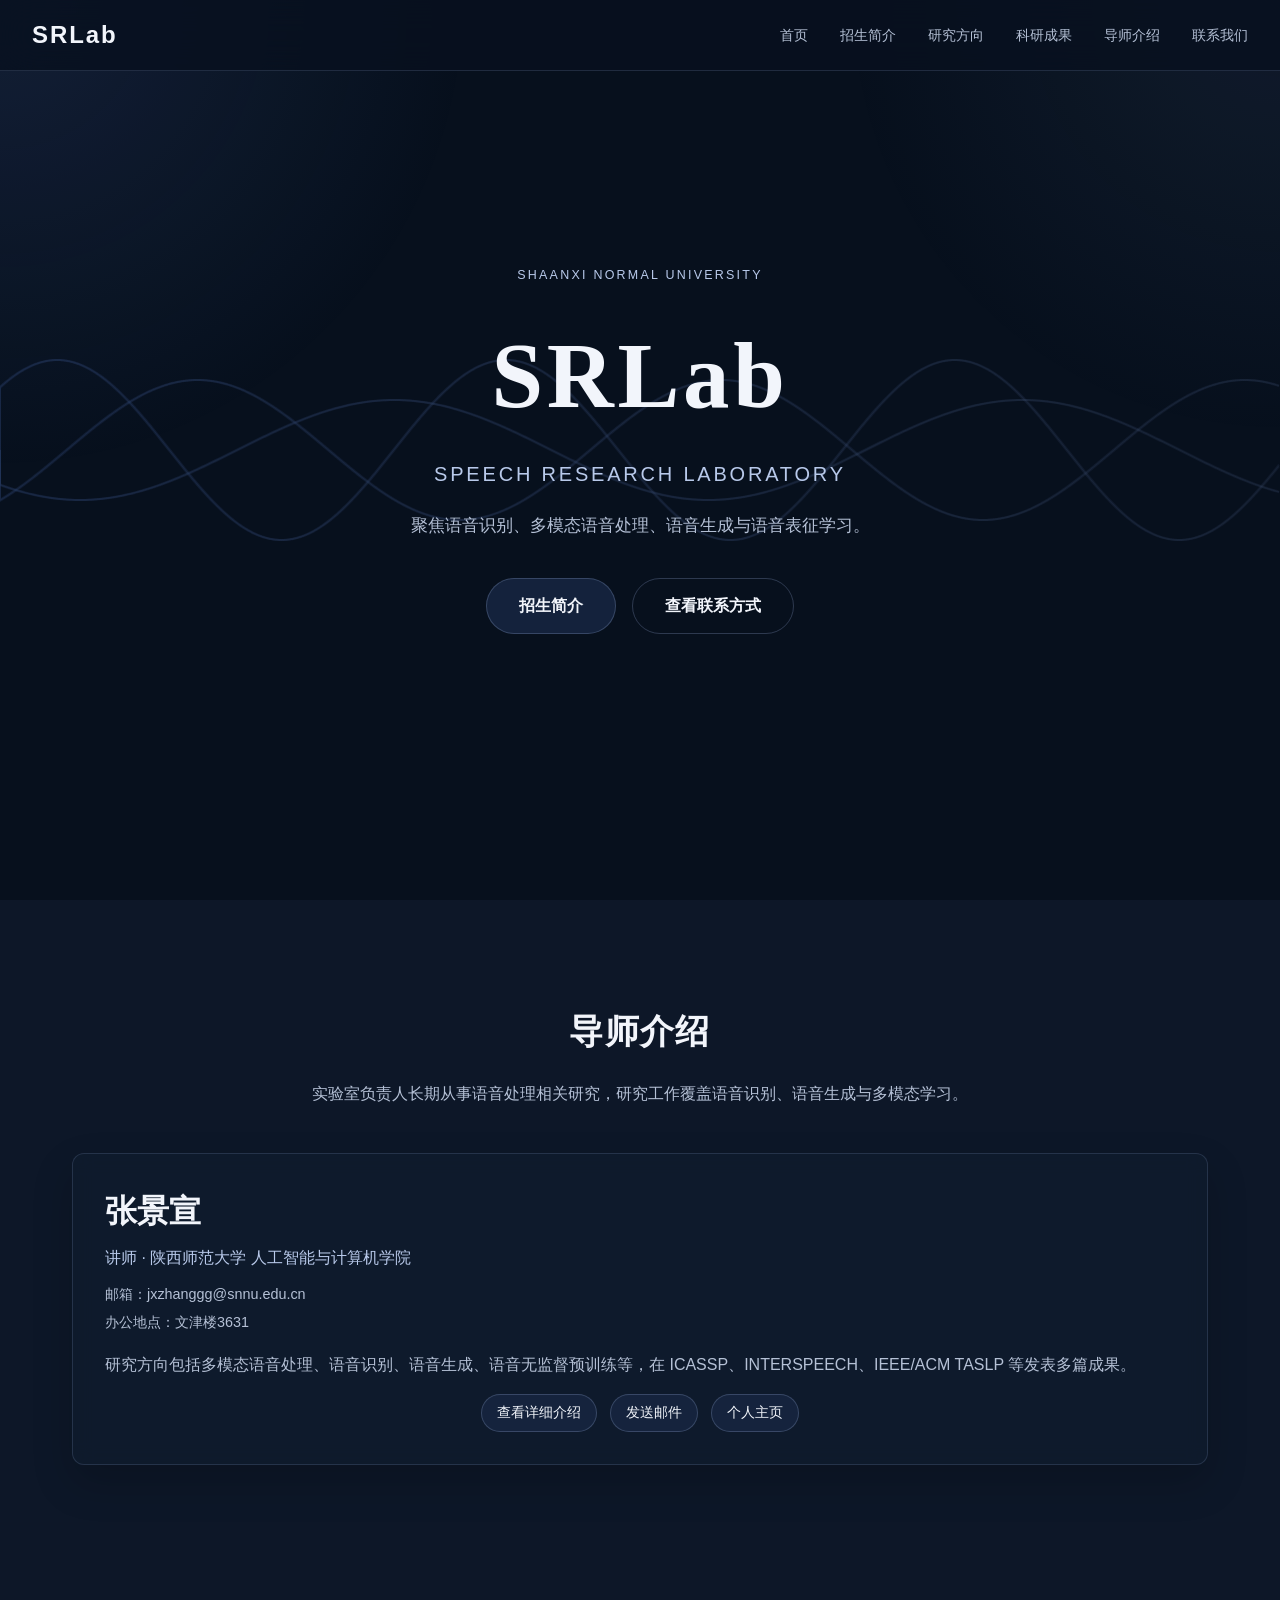
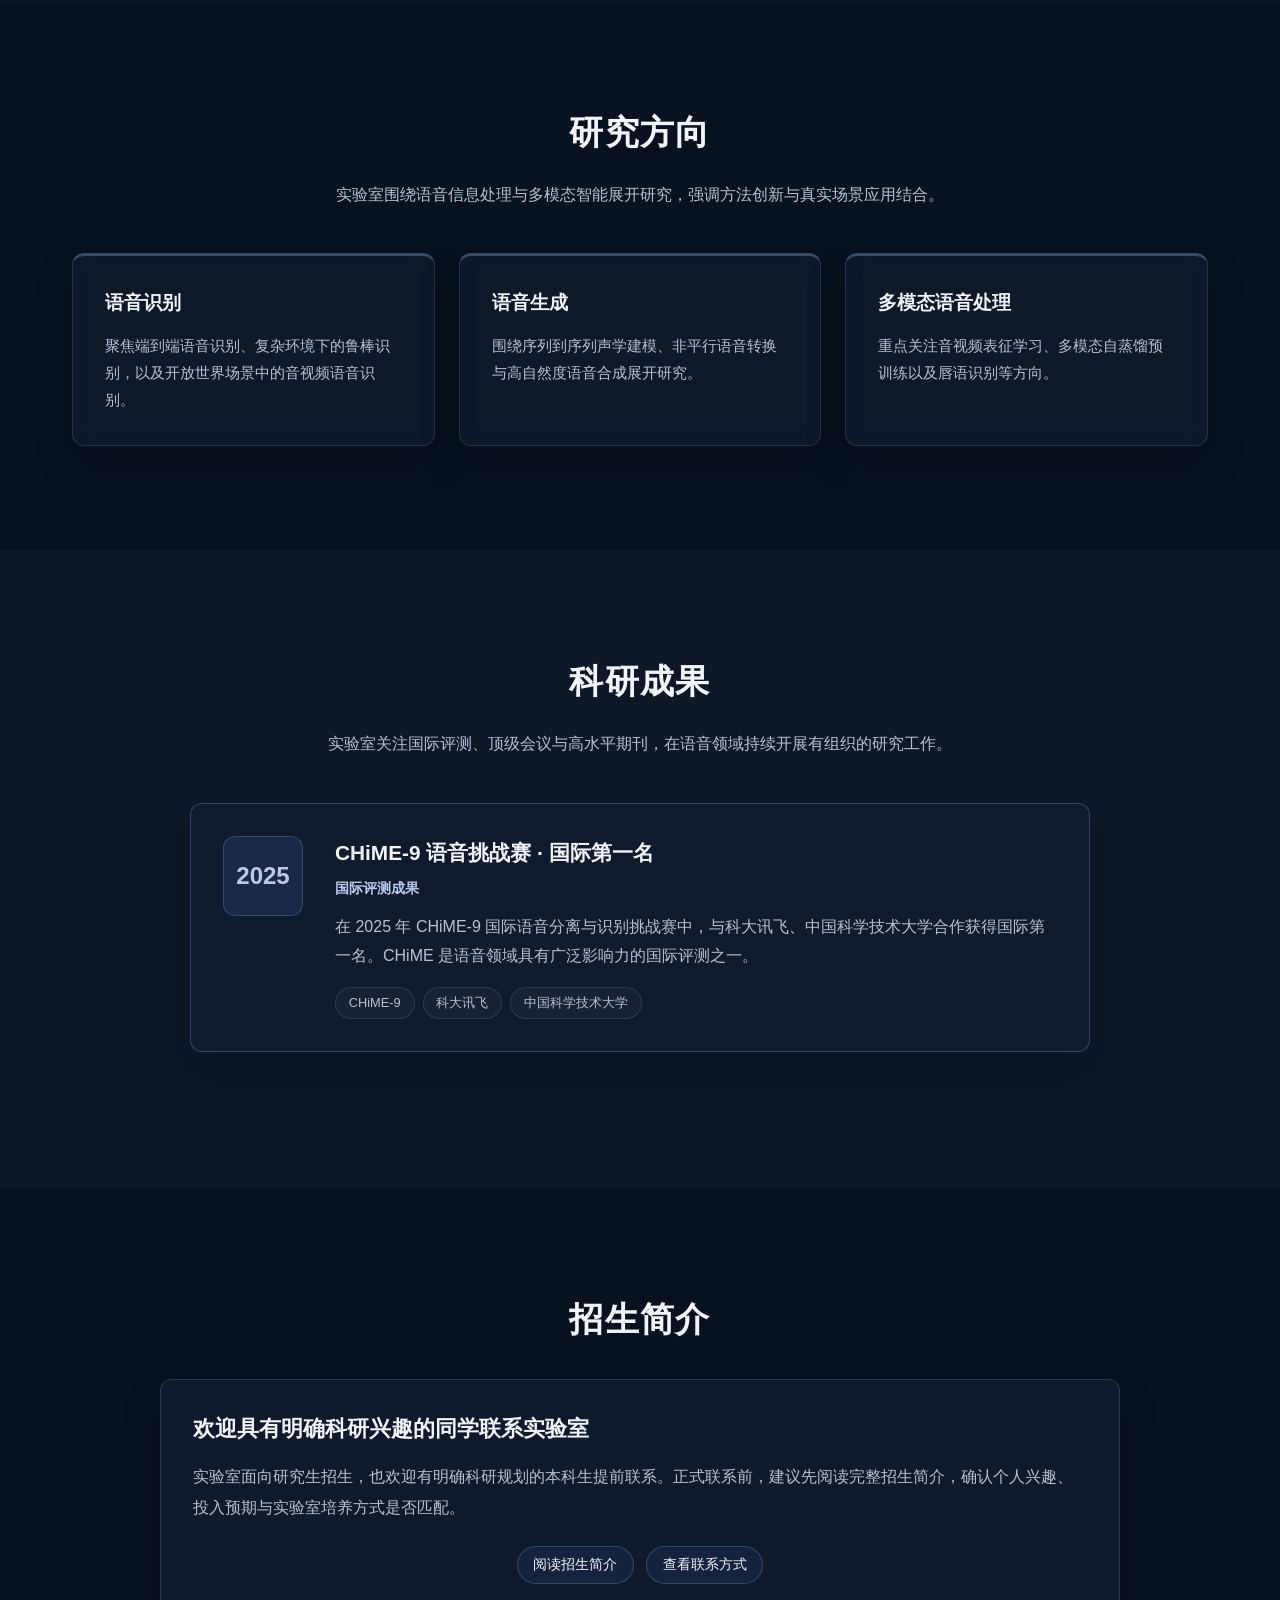
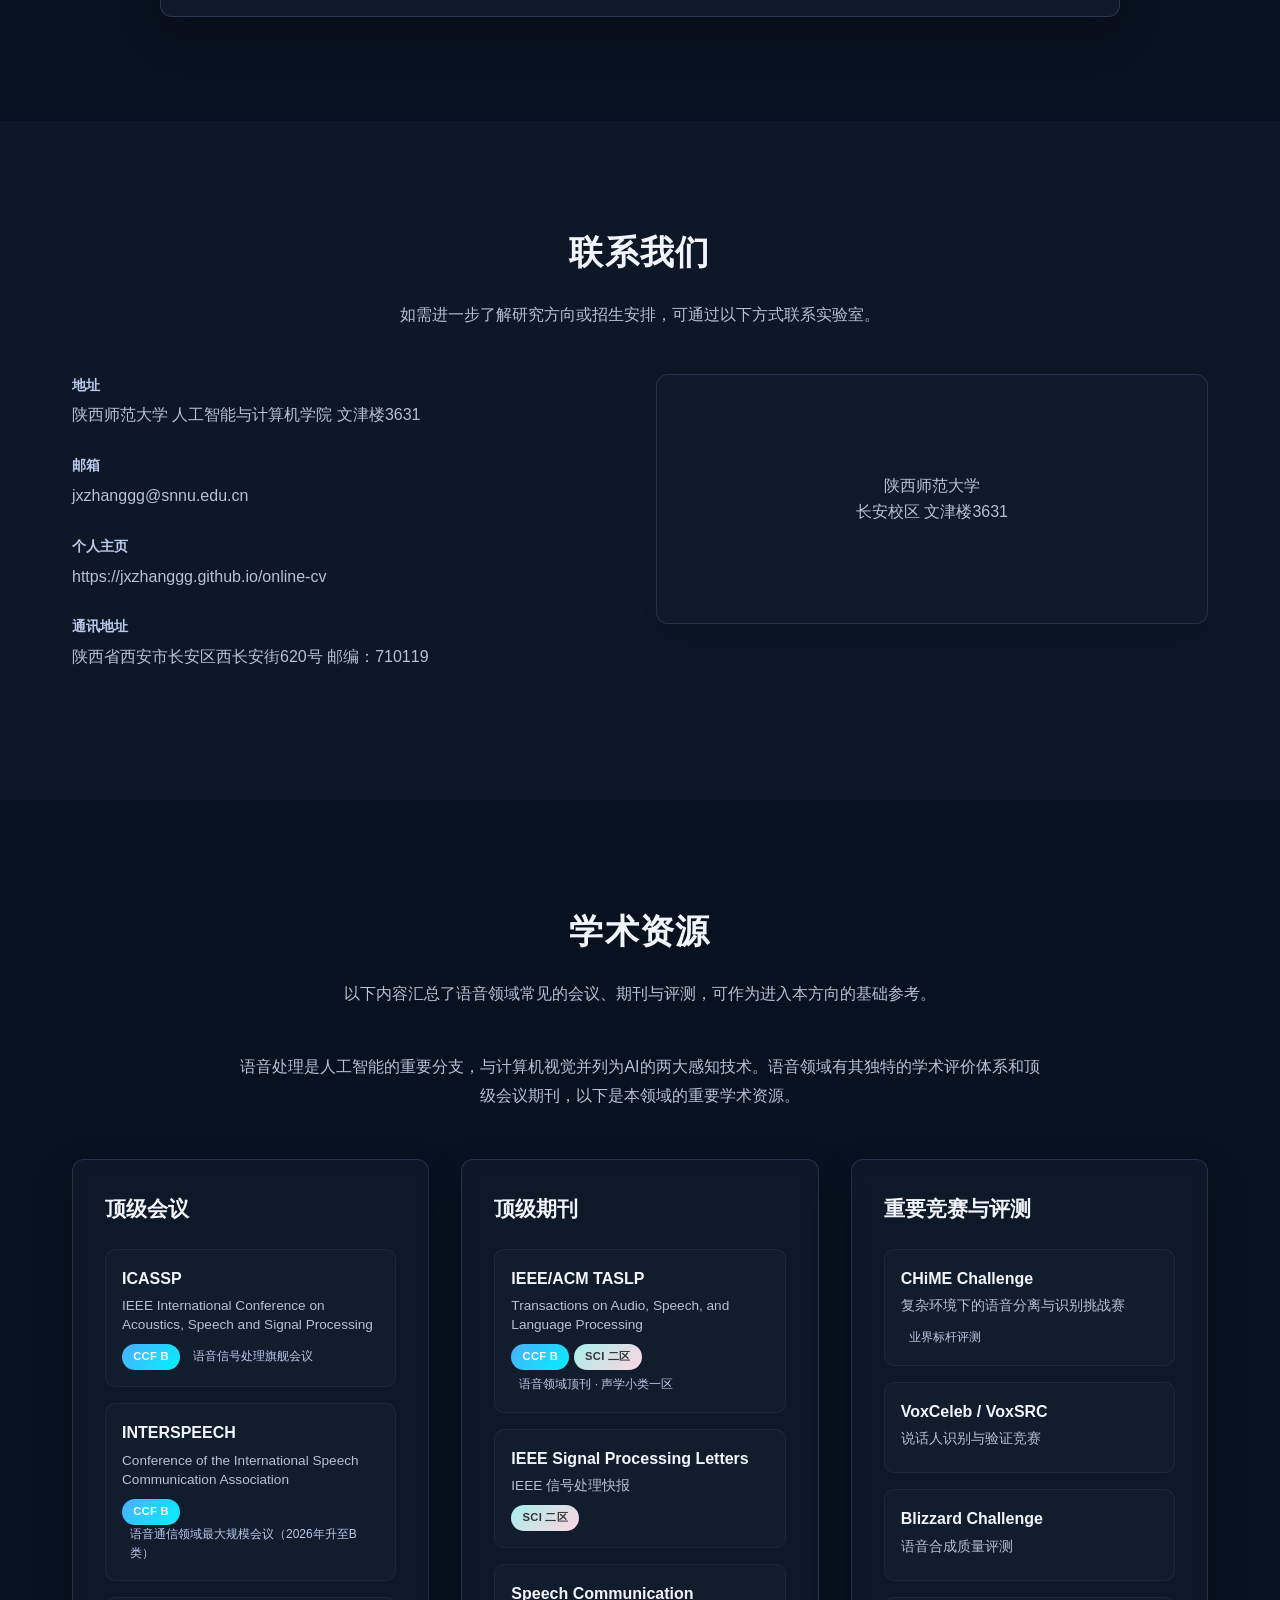
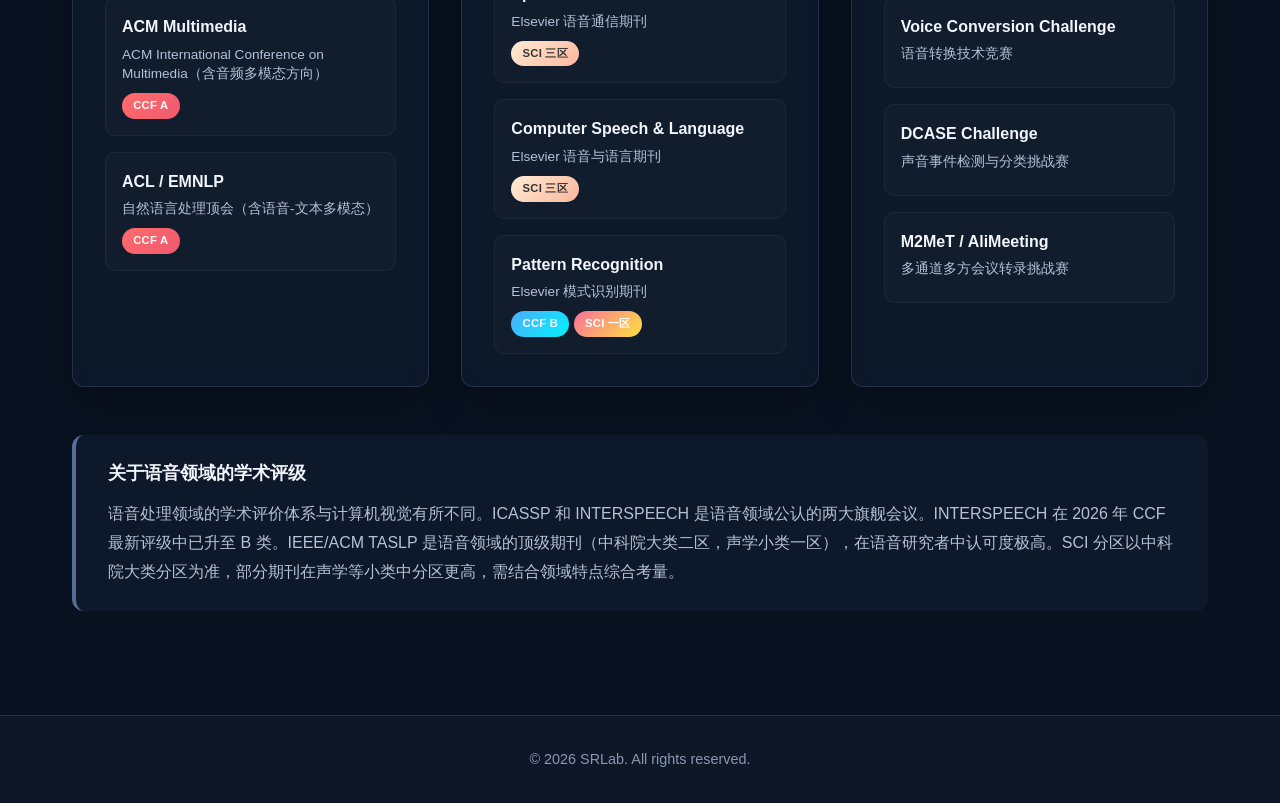
==== index.html @ c1d2d3a8 "initial" ====
<!DOCTYPE html>
<html lang="zh-CN">
<head>
    <meta charset="UTF-8">
    <meta name="viewport" content="width=device-width, initial-scale=1.0">
    <title>SRLab - 语音识别实验室</title>
    <link rel="stylesheet" href="css/style.css">
</head>
<body>
    <nav class="navbar" id="navbar">
        <div class="nav-brand">SRLab</div>
        <button class="nav-toggle" id="navToggle" aria-label="Toggle navigation">
            <span></span><span></span><span></span>
        </button>
        <ul class="nav-links" id="navLinks">
            <li><a href="index.html">首页</a></li>
            <li><a href="admissions.html">招生简介</a></li>
            <li><a href="index.html#research">研究方向</a></li>
            <li><a href="index.html#achievements">科研成果</a></li>
            <li><a href="advisor.html">导师介绍</a></li>
            <li><a href="index.html#contact">联系我们</a></li>
        </ul>
    </nav>

    <section class="hero" id="home">
        <canvas id="waveCanvas"></canvas>
        <div class="hero-content">
            <p class="hero-kicker">Shaanxi Normal University</p>
            <h1 class="hero-title">SRLab</h1>
            <p class="hero-subtitle">Speech Research Laboratory</p>
            <p class="hero-desc">聚焦语音识别、多模态语音处理、语音生成与语音表征学习。</p>
            <div class="hero-actions">
                <a href="admissions.html" class="hero-btn">招生简介</a>
                <a href="#contact" class="hero-btn hero-btn-secondary">查看联系方式</a>
            </div>
        </div>
    </section>

    <section class="section section-alt" id="advisor-overview">
        <div class="container">
            <h2 class="section-title">导师介绍</h2>
            <p class="section-intro">实验室负责人长期从事语音处理相关研究，研究工作覆盖语音识别、语音生成与多模态学习。</p>
            <div class="advisor-profile">
                <div class="advisor-info">
                    <div class="advisor-detail">
                        <h2>张景宣</h2>
                        <p class="advisor-title">讲师 · 陕西师范大学 人工智能与计算机学院</p>
                        <div class="advisor-meta">
                            <span>邮箱：jxzhanggg@snnu.edu.cn</span>
                            <span>办公地点：文津楼3631</span>
                        </div>
                        <p class="advisor-summary">研究方向包括多模态语音处理、语音识别、语音生成、语音无监督预训练等，在 ICASSP、INTERSPEECH、IEEE/ACM TASLP 等发表多篇成果。</p>
                        <div class="member-links">
                            <a href="advisor.html">查看详细介绍</a>
                            <a href="mailto:jxzhanggg@snnu.edu.cn">发送邮件</a>
                            <a href="https://jxzhanggg.github.io/online-cv" target="_blank">个人主页</a>
                        </div>
                    </div>
                </div>
            </div>
        </div>
    </section>

    <section class="section" id="research">
        <div class="container">
            <h2 class="section-title">研究方向</h2>
            <p class="section-intro">实验室围绕语音信息处理与多模态智能展开研究，强调方法创新与真实场景应用结合。</p>
            <div class="research-grid">
                <div class="card">
                    <h3>语音识别</h3>
                    <p>聚焦端到端语音识别、复杂环境下的鲁棒识别，以及开放世界场景中的音视频语音识别。</p>
                </div>
                <div class="card">
                    <h3>语音生成</h3>
                    <p>围绕序列到序列声学建模、非平行语音转换与高自然度语音合成展开研究。</p>
                </div>
                <div class="card">
                    <h3>多模态语音处理</h3>
                    <p>重点关注音视频表征学习、多模态自蒸馏预训练以及唇语识别等方向。</p>
                </div>
            </div>
        </div>
    </section>

    <section class="section section-alt" id="achievements">
        <div class="container">
            <h2 class="section-title">科研成果</h2>
            <p class="section-intro">实验室关注国际评测、顶级会议与高水平期刊，在语音领域持续开展有组织的研究工作。</p>
            <div class="achievement-list">
                <div class="achievement-item highlight">
                    <div class="achievement-badge">2025</div>
                    <div class="achievement-content">
                        <h3>CHiME-9 语音挑战赛 · 国际第一名</h3>
                        <p class="achievement-year">国际评测成果</p>
                        <p class="achievement-desc">在 2025 年 CHiME-9 国际语音分离与识别挑战赛中，与科大讯飞、中国科学技术大学合作获得国际第一名。CHiME 是语音领域具有广泛影响力的国际评测之一。</p>
                        <div class="achievement-tags">
                            <span>CHiME-9</span>
                            <span>科大讯飞</span>
                            <span>中国科学技术大学</span>
                        </div>
                    </div>
                </div>
            </div>
        </div>
    </section>

    <section class="section" id="admissions-overview">
        <div class="container">
            <h2 class="section-title">招生简介</h2>
            <div class="admission-highlight">
                <h3>欢迎具有明确科研兴趣的同学联系实验室</h3>
                <p>实验室面向研究生招生，也欢迎有明确科研规划的本科生提前联系。正式联系前，建议先阅读完整招生简介，确认个人兴趣、投入预期与实验室培养方式是否匹配。</p>
                <div class="member-links section-links">
                    <a href="admissions.html">阅读招生简介</a>
                    <a href="#contact">查看联系方式</a>
                </div>
            </div>
        </div>
    </section>

    <section class="section section-alt" id="contact">
        <div class="container">
            <h2 class="section-title">联系我们</h2>
            <p class="section-intro">如需进一步了解研究方向或招生安排，可通过以下方式联系实验室。</p>
            <div class="contact-grid">
                <div class="contact-info">
                    <div class="contact-item">
                        <span class="contact-label">地址</span>
                        <p>陕西师范大学 人工智能与计算机学院 文津楼3631</p>
                    </div>
                    <div class="contact-item">
                        <span class="contact-label">邮箱</span>
                        <p>jxzhanggg@snnu.edu.cn</p>
                    </div>
                    <div class="contact-item">
                        <span class="contact-label">个人主页</span>
                        <p><a href="https://jxzhanggg.github.io/online-cv" target="_blank">https://jxzhanggg.github.io/online-cv</a></p>
                    </div>
                    <div class="contact-item">
                        <span class="contact-label">通讯地址</span>
                        <p>陕西省西安市长安区西长安街620号 邮编：710119</p>
                    </div>
                </div>
                <div class="contact-map">
                    <div class="map-placeholder">陕西师范大学<br>长安校区 文津楼3631</div>
                </div>
            </div>
        </div>
    </section>

    <section class="section" id="resources">
        <div class="container">
            <h2 class="section-title">学术资源</h2>
            <p class="section-intro">以下内容汇总了语音领域常见的会议、期刊与评测，可作为进入本方向的基础参考。</p>
            <div class="resources-intro">
                <p>语音处理是人工智能的重要分支，与计算机视觉并列为AI的两大感知技术。语音领域有其独特的学术评价体系和顶级会议期刊，以下是本领域的重要学术资源。</p>
            </div>

            <div class="resources-grid">
                <div class="resource-category">
                    <h3>顶级会议</h3>
                    <div class="resource-list">
                        <div class="resource-item">
                            <div class="resource-name">ICASSP</div>
                            <div class="resource-desc">IEEE International Conference on Acoustics, Speech and Signal Processing</div>
                            <span class="pub-badge ccf-b">CCF B</span>
                            <span class="resource-note">语音信号处理旗舰会议</span>
                        </div>
                        <div class="resource-item">
                            <div class="resource-name">INTERSPEECH</div>
                            <div class="resource-desc">Conference of the International Speech Communication Association</div>
                            <span class="pub-badge ccf-b">CCF B</span>
                            <span class="resource-note">语音通信领域最大规模会议（2026年升至B类）</span>
                        </div>
                        <div class="resource-item">
                            <div class="resource-name">ACM Multimedia</div>
                            <div class="resource-desc">ACM International Conference on Multimedia（含音频多模态方向）</div>
                            <span class="pub-badge ccf-a">CCF A</span>
                        </div>
                        <div class="resource-item">
                            <div class="resource-name">ACL / EMNLP</div>
                            <div class="resource-desc">自然语言处理顶会（含语音-文本多模态）</div>
                            <span class="pub-badge ccf-a">CCF A</span>
                        </div>
                    </div>
                </div>

                <div class="resource-category">
                    <h3>顶级期刊</h3>
                    <div class="resource-list">
                        <div class="resource-item">
                            <div class="resource-name">IEEE/ACM TASLP</div>
                            <div class="resource-desc">Transactions on Audio, Speech, and Language Processing</div>
                            <span class="pub-badge ccf-b">CCF B</span>
                            <span class="pub-badge sci-2">SCI 二区</span>
                            <span class="resource-note">语音领域顶刊 · 声学小类一区</span>
                        </div>
                        <div class="resource-item">
                            <div class="resource-name">IEEE Signal Processing Letters</div>
                            <div class="resource-desc">IEEE 信号处理快报</div>
                            <span class="pub-badge sci-2">SCI 二区</span>
                        </div>
                        <div class="resource-item">
                            <div class="resource-name">Speech Communication</div>
                            <div class="resource-desc">Elsevier 语音通信期刊</div>
                            <span class="pub-badge sci-3">SCI 三区</span>
                        </div>
                        <div class="resource-item">
                            <div class="resource-name">Computer Speech & Language</div>
                            <div class="resource-desc">Elsevier 语音与语言期刊</div>
                            <span class="pub-badge sci-3">SCI 三区</span>
                        </div>
                        <div class="resource-item">
                            <div class="resource-name">Pattern Recognition</div>
                            <div class="resource-desc">Elsevier 模式识别期刊</div>
                            <span class="pub-badge ccf-b">CCF B</span>
                            <span class="pub-badge sci-1">SCI 一区</span>
                        </div>
                    </div>
                </div>

                <div class="resource-category">
                    <h3>重要竞赛与评测</h3>
                    <div class="resource-list">
                        <div class="resource-item">
                            <div class="resource-name">CHiME Challenge</div>
                            <div class="resource-desc">复杂环境下的语音分离与识别挑战赛</div>
                            <span class="resource-note">业界标杆评测</span>
                        </div>
                        <div class="resource-item">
                            <div class="resource-name">VoxCeleb / VoxSRC</div>
                            <div class="resource-desc">说话人识别与验证竞赛</div>
                        </div>
                        <div class="resource-item">
                            <div class="resource-name">Blizzard Challenge</div>
                            <div class="resource-desc">语音合成质量评测</div>
                        </div>
                        <div class="resource-item">
                            <div class="resource-name">Voice Conversion Challenge</div>
                            <div class="resource-desc">语音转换技术竞赛</div>
                        </div>
                        <div class="resource-item">
                            <div class="resource-name">DCASE Challenge</div>
                            <div class="resource-desc">声音事件检测与分类挑战赛</div>
                        </div>
                        <div class="resource-item">
                            <div class="resource-name">M2MeT / AliMeeting</div>
                            <div class="resource-desc">多通道多方会议转录挑战赛</div>
                        </div>
                    </div>
                </div>
            </div>

            <div class="resources-note">
                <h4>关于语音领域的学术评级</h4>
                <p>语音处理领域的学术评价体系与计算机视觉有所不同。ICASSP 和 INTERSPEECH 是语音领域公认的两大旗舰会议。INTERSPEECH 在 2026 年 CCF 最新评级中已升至 B 类。IEEE/ACM TASLP 是语音领域的顶级期刊（中科院大类二区，声学小类一区），在语音研究者中认可度极高。SCI 分区以中科院大类分区为准，部分期刊在声学等小类中分区更高，需结合领域特点综合考量。</p>
            </div>
        </div>
    </section>

    <footer class="footer">
        <p>&copy; 2026 SRLab. All rights reserved.</p>
    </footer>

    <script src="js/main.js"></script>
</body>
</html>
---- css/style.css ----
* {
    margin: 0;
    padding: 0;
    box-sizing: border-box;
}

:root {
    --bg-primary: #08111f;
    --bg-secondary: #0d1728;
    --bg-tertiary: #111f34;
    --accent-start: #5b84d7;
    --accent-end: #88a7dd;
    --accent-strong: #b8c9ea;
    --text-primary: #f2f5fb;
    --text-secondary: #b5c1d6;
    --text-muted: #8a97ae;
    --card-bg: rgba(16, 28, 47, 0.72);
    --card-border: rgba(143, 167, 209, 0.18);
    --card-shadow: 0 18px 40px rgba(0, 0, 0, 0.18);
}

html {
    scroll-behavior: smooth;
}

body {
    font-family: "Noto Sans SC", "Microsoft YaHei", "PingFang SC", "Segoe UI", sans-serif;
    background: var(--bg-primary);
    color: var(--text-primary);
    line-height: 1.6;
    overflow-x: hidden;
    position: relative;
}

body::before {
    content: "";
    position: fixed;
    inset: 0;
    pointer-events: none;
    background:
        radial-gradient(circle at top left, rgba(91, 132, 215, 0.14), transparent 30%),
        radial-gradient(circle at top right, rgba(136, 167, 221, 0.08), transparent 28%);
    z-index: -1;
}

.container {
    max-width: 1200px;
    margin: 0 auto;
    padding: 0 2rem;
}

/* Navbar */
.navbar {
    position: fixed;
    top: 0;
    left: 0;
    right: 0;
    z-index: 1000;
    display: flex;
    align-items: center;
    justify-content: space-between;
    padding: 1rem 2rem;
    background: rgba(8, 17, 31, 0.82);
    backdrop-filter: blur(18px);
    border-bottom: 1px solid var(--card-border);
    transition: background 0.3s;
}

.nav-brand {
    font-size: 1.5rem;
    font-weight: 700;
    color: var(--text-primary);
    letter-spacing: 0.08em;
}

.nav-links {
    display: flex;
    list-style: none;
    gap: 2rem;
}

.nav-links a {
    color: var(--text-secondary);
    text-decoration: none;
    font-size: 0.9rem;
    transition: color 0.3s;
}

.nav-links a:hover,
.nav-links a.active {
    color: var(--text-primary);
}

.nav-toggle {
    display: none;
    flex-direction: column;
    gap: 5px;
    background: none;
    border: none;
    cursor: pointer;
}

.nav-toggle span {
    width: 24px;
    height: 2px;
    background: var(--text-primary);
    transition: 0.3s;
}

/* Hero */
.hero {
    position: relative;
    height: 100vh;
    display: flex;
    align-items: center;
    justify-content: center;
    overflow: hidden;
    min-height: 720px;
}

#waveCanvas {
    position: absolute;
    top: 0;
    left: 0;
    width: 100%;
    height: 100%;
    opacity: 0.4;
}

.hero-content {
    position: relative;
    text-align: center;
    z-index: 1;
    width: min(900px, calc(100% - 3rem));
    padding: 3rem 0;
}

.hero-kicker {
    margin-bottom: 1rem;
    color: var(--accent-strong);
    letter-spacing: 0.18em;
    text-transform: uppercase;
    font-size: 0.78rem;
}

.hero-title {
    font-family: Georgia, "Times New Roman", serif;
    font-size: clamp(4.2rem, 9vw, 5.8rem);
    font-weight: 800;
    color: var(--text-primary);
    letter-spacing: 0.04em;
    margin-bottom: 0.5rem;
}

.hero-subtitle {
    font-size: 1.25rem;
    color: var(--accent-strong);
    margin-bottom: 1.2rem;
    letter-spacing: 0.14em;
    text-transform: uppercase;
}

.hero-desc {
    max-width: 720px;
    margin: 0 auto 2.25rem;
    font-size: 1.08rem;
    color: var(--text-secondary);
    line-height: 1.9;
}

.hero-btn {
    display: inline-block;
    padding: 0.9rem 2rem;
    background: rgba(91, 132, 215, 0.16);
    color: var(--text-primary);
    text-decoration: none;
    border: 1px solid rgba(143, 167, 209, 0.28);
    border-radius: 999px;
    font-weight: 600;
    transition: transform 0.3s, background 0.3s, border-color 0.3s;
}

.hero-btn:hover {
    transform: translateY(-2px);
    background: rgba(91, 132, 215, 0.24);
    border-color: rgba(184, 201, 234, 0.4);
}

.hero-actions {
    display: flex;
    justify-content: center;
    gap: 1rem;
    flex-wrap: wrap;
}

.hero-btn-secondary {
    background: transparent;
    border: 1px solid rgba(143, 167, 209, 0.28);
}

/* Sections */
.section {
    padding: 6.5rem 0;
}

.section-alt {
    background: var(--bg-secondary);
}

.section-title {
    text-align: center;
    font-family: "Noto Serif SC", "Source Han Serif SC", "Songti SC", serif;
    font-size: 2.15rem;
    margin-bottom: 1.25rem;
    color: var(--text-primary);
    letter-spacing: 0.04em;
}

.section-intro {
    max-width: 760px;
    margin: 0 auto 2.75rem;
    text-align: center;
    color: var(--text-secondary);
    line-height: 1.9;
    font-size: 0.98rem;
}

/* Research Cards */
.research-grid {
    display: grid;
    grid-template-columns: repeat(auto-fit, minmax(300px, 1fr));
    gap: 1.5rem;
}

.card {
    background: var(--card-bg);
    border: 1px solid var(--card-border);
    border-radius: 12px;
    padding: 2rem;
    backdrop-filter: blur(10px);
    box-shadow: var(--card-shadow);
    transition: transform 0.3s, border-color 0.3s;
    opacity: 0;
    transform: translateY(30px);
    border-top: 3px solid rgba(136, 167, 221, 0.35);
}

.card.visible {
    opacity: 1;
    transform: translateY(0);
    transition: opacity 0.6s, transform 0.6s;
}

.card:hover {
    transform: translateY(-5px);
    border-color: var(--accent-start);
}

.card h3 {
    font-size: 1.2rem;
    margin-bottom: 0.8rem;
    color: var(--text-primary);
}

.card p {
    color: var(--text-secondary);
    font-size: 0.94rem;
    line-height: 1.8;
}

/* Team */
.team-category {
    color: var(--text-secondary);
    font-size: 1.1rem;
    margin-bottom: 1.5rem;
    margin-top: 2rem;
    padding-left: 1rem;
    border-left: 3px solid var(--accent-start);
}

.team-grid {
    display: grid;
    grid-template-columns: repeat(auto-fit, minmax(200px, 1fr));
    gap: 1.5rem;
    margin-bottom: 1rem;
}

.member-card {
    background: var(--card-bg);
    border: 1px solid var(--card-border);
    border-radius: 16px;
    padding: 1.5rem;
    text-align: center;
    backdrop-filter: blur(10px);
    transition: transform 0.3s;
    opacity: 0;
    transform: translateY(30px);
}

.member-card.visible {
    opacity: 1;
    transform: translateY(0);
    transition: opacity 0.6s, transform 0.6s;
}

.member-card:hover {
    transform: translateY(-3px);
}

.member-avatar {
    width: 70px;
    height: 70px;
    border-radius: 50%;
    background: linear-gradient(135deg, rgba(91, 132, 215, 0.9), rgba(136, 167, 221, 0.85));
    display: flex;
    align-items: center;
    justify-content: center;
    margin: 0 auto 1rem;
    font-size: 1.5rem;
    font-weight: 700;
}

.member-card h4 {
    margin-bottom: 0.3rem;
}

.member-role {
    color: var(--accent-strong);
    font-size: 0.8rem;
    margin-bottom: 0.3rem;
}

.member-interest {
    color: var(--text-secondary);
    font-size: 0.85rem;
}

.member-card.featured {
    grid-column: span 2;
    background: linear-gradient(135deg, rgba(67, 97, 238, 0.1), rgba(114, 9, 183, 0.1));
}

.member-links {
    margin-top: 0.8rem;
    display: flex;
    gap: 0.8rem;
    justify-content: center;
}

.section-links {
    margin-top: 1.4rem;
}

.member-links a {
    color: var(--text-primary);
    text-decoration: none;
    font-size: 0.85rem;
    padding: 0.45rem 0.95rem;
    border: 1px solid rgba(143, 167, 209, 0.28);
    border-radius: 999px;
    background: rgba(91, 132, 215, 0.1);
    transition: all 0.3s;
}

.member-links a:hover {
    background: rgba(91, 132, 215, 0.2);
    border-color: rgba(184, 201, 234, 0.4);
}

.team-intro {
    background: var(--card-bg);
    border: 1px solid var(--card-border);
    border-radius: 12px;
    padding: 2rem;
    margin: 2rem 0;
    backdrop-filter: blur(10px);
    box-shadow: var(--card-shadow);
}

.team-intro h4 {
    color: var(--accent-start);
    margin-bottom: 1rem;
    font-size: 1.1rem;
}

.team-intro p {
    color: var(--text-secondary);
    line-height: 1.8;
    margin-bottom: 0.8rem;
}

/* Achievements */
.achievement-list {
    max-width: 900px;
    margin: 0 auto;
}

.achievement-item {
    background: var(--card-bg);
    border: 1px solid var(--card-border);
    border-radius: 12px;
    padding: 2rem;
    margin-bottom: 2rem;
    backdrop-filter: blur(10px);
    box-shadow: var(--card-shadow);
    display: flex;
    gap: 2rem;
    align-items: flex-start;
    transition: transform 0.3s, border-color 0.3s;
}

.achievement-item:hover {
    transform: translateY(-3px);
    border-color: var(--accent-start);
}

.achievement-item.highlight {
    border-color: rgba(136, 167, 221, 0.3);
    background: rgba(16, 28, 47, 0.82);
}

.achievement-badge {
    flex-shrink: 0;
    width: 80px;
    height: 80px;
    border-radius: 12px;
    background: rgba(91, 132, 215, 0.14);
    border: 1px solid rgba(143, 167, 209, 0.25);
    display: flex;
    align-items: center;
    justify-content: center;
    font-size: 1.5rem;
    font-weight: 800;
    color: var(--accent-strong);
}

.achievement-content h3 {
    font-size: 1.3rem;
    margin-bottom: 0.5rem;
    color: var(--text-primary);
}

.achievement-year {
    color: var(--accent-strong);
    font-weight: 600;
    font-size: 0.9rem;
    margin-bottom: 0.8rem;
}

.achievement-desc {
    color: var(--text-secondary);
    line-height: 1.8;
    margin-bottom: 1rem;
}

.achievement-tags {
    display: flex;
    gap: 0.5rem;
    flex-wrap: wrap;
}

.achievement-tags span {
    background: rgba(255, 255, 255, 0.03);
    border: 1px solid var(--card-border);
    padding: 0.3rem 0.8rem;
    border-radius: 999px;
    font-size: 0.8rem;
    color: var(--text-secondary);
}

/* Academic Resources */
.resources-intro {
    text-align: center;
    max-width: 800px;
    margin: 0 auto 3rem;
    color: var(--text-secondary);
    line-height: 1.8;
}

.resources-grid {
    display: grid;
    grid-template-columns: repeat(auto-fit, minmax(350px, 1fr));
    gap: 2rem;
    margin-bottom: 3rem;
}

.resource-category {
    background: var(--card-bg);
    border: 1px solid var(--card-border);
    border-radius: 12px;
    padding: 2rem;
    backdrop-filter: blur(10px);
    box-shadow: var(--card-shadow);
}

.resource-category h3 {
    font-size: 1.3rem;
    margin-bottom: 1.5rem;
    color: var(--text-primary);
}

.resource-list {
    display: flex;
    flex-direction: column;
    gap: 1rem;
}

.resource-item {
    padding: 1rem;
    background: rgba(255, 255, 255, 0.02);
    border: 1px solid rgba(143, 167, 209, 0.08);
    border-radius: 10px;
    transition: background 0.3s, border-color 0.3s;
}

.resource-item:hover {
    background: rgba(255, 255, 255, 0.05);
    border-color: rgba(143, 167, 209, 0.18);
}

.resource-name {
    font-weight: 700;
    font-size: 1rem;
    margin-bottom: 0.3rem;
    color: var(--text-primary);
}

.resource-desc {
    font-size: 0.85rem;
    color: var(--text-secondary);
    margin-bottom: 0.5rem;
    line-height: 1.4;
}

.resource-note {
    display: inline-block;
    font-size: 0.75rem;
    color: var(--accent-strong);
    margin-left: 0.5rem;
}

.resources-note {
    background: rgba(16, 28, 47, 0.78);
    border-left: 4px solid rgba(136, 167, 221, 0.6);
    padding: 1.5rem 2rem;
    border-radius: 12px;
}

.resources-note h4 {
    color: var(--text-primary);
    margin-bottom: 0.8rem;
    font-size: 1.1rem;
}

.resources-note p {
    color: var(--text-secondary);
    line-height: 1.8;
}

/* Publications */
.pub-author-section {
    margin-bottom: 3rem;
}

.pub-author-header {
    background: rgba(16, 28, 47, 0.76);
    border-left: 4px solid rgba(136, 167, 221, 0.6);
    padding: 1.5rem 2rem;
    border-radius: 12px;
    margin-bottom: 2rem;
}

.pub-author-header h3 {
    font-size: 1.5rem;
    margin-bottom: 0.3rem;
    color: var(--text-primary);
}

.pub-author-header p {
    color: var(--text-secondary);
    font-size: 0.9rem;
}

.pub-category {
    margin-bottom: 2.5rem;
}

.pub-category h4 {
    font-size: 1.2rem;
    color: var(--text-primary);
    margin-bottom: 1.5rem;
    padding-left: 1rem;
    border-left: 3px solid var(--accent-start);
}

.pub-list {
    list-style: none;
}

.pub-item {
    background: var(--card-bg);
    border: 1px solid var(--card-border);
    border-radius: 12px;
    padding: 1.5rem;
    margin-bottom: 1rem;
    backdrop-filter: blur(10px);
    box-shadow: var(--card-shadow);
    transition: transform 0.3s, border-color 0.3s;
    opacity: 0;
    transform: translateY(20px);
}

.pub-item.visible {
    opacity: 1;
    transform: translateY(0);
    transition: opacity 0.5s, transform 0.5s;
}

.pub-item:hover {
    transform: translateY(-3px);
    border-color: var(--accent-start);
}

.pub-main {
    display: flex;
    flex-direction: column;
    gap: 0.5rem;
}

.pub-title {
    font-weight: 600;
    font-size: 1rem;
    line-height: 1.5;
    color: var(--text-primary);
    text-decoration: none;
    transition: color 0.3s;
}

a.pub-title:hover {
    color: var(--accent-strong);
    text-decoration: underline;
}

.pub-authors {
    color: var(--text-secondary);
    font-size: 0.85rem;
}

.pub-meta {
    display: flex;
    align-items: center;
    gap: 0.8rem;
    flex-wrap: wrap;
    margin-top: 0.3rem;
}

.pub-venue {
    display: inline-block;
    background: rgba(91, 132, 215, 0.14);
    color: var(--accent-strong);
    font-size: 0.75rem;
    padding: 0.25rem 0.7rem;
    border: 1px solid rgba(143, 167, 209, 0.2);
    border-radius: 999px;
    font-weight: 600;
}

.pub-badge {
    display: inline-block;
    padding: 0.25rem 0.7rem;
    border-radius: 20px;
    font-size: 0.7rem;
    font-weight: 700;
    letter-spacing: 0.3px;
}

.pub-badge.ccf-a {
    background: linear-gradient(135deg, #ff6b6b, #ee5a6f);
    color: white;
}

.pub-badge.ccf-b {
    background: linear-gradient(135deg, #4facfe, #00f2fe);
    color: white;
}

.pub-badge.ccf-c {
    background: linear-gradient(135deg, #43e97b, #38f9d7);
    color: white;
}

.pub-badge.sci-1 {
    background: linear-gradient(135deg, #fa709a, #fee140);
    color: white;
}

.pub-badge.sci-2 {
    background: linear-gradient(135deg, #a8edea, #fed6e3);
    color: #333;
}

.pub-badge.sci-3 {
    background: linear-gradient(135deg, #ffecd2, #fcb69f);
    color: #333;
}

.pub-badge.sci-4 {
    background: linear-gradient(135deg, #e0c3fc, #8ec5fc);
    color: white;
}

/* Contact */
.contact-grid {
    display: grid;
    grid-template-columns: 1fr 1fr;
    gap: 2rem;
    align-items: start;
}

.contact-item {
    margin-bottom: 1.5rem;
}

.contact-label {
    display: block;
    color: var(--accent-strong);
    font-weight: 600;
    margin-bottom: 0.3rem;
    font-size: 0.9rem;
}

.contact-item p {
    color: var(--text-secondary);
    line-height: 1.8;
}

.contact-item a {
    color: var(--text-secondary);
    text-decoration: none;
}

.contact-item a:hover {
    color: var(--accent-strong);
}

.map-placeholder {
    background: var(--card-bg);
    border: 1px solid var(--card-border);
    border-radius: 12px;
    height: 250px;
    display: flex;
    align-items: center;
    justify-content: center;
    color: var(--text-secondary);
    text-align: center;
    box-shadow: var(--card-shadow);
}

/* Page Header (sub pages) */
.page-header {
    padding: 8rem 2rem 3rem;
    text-align: center;
    background: var(--bg-secondary);
}

.page-header h1 {
    font-family: "Noto Serif SC", "Source Han Serif SC", "Songti SC", serif;
    font-size: 2.5rem;
    color: var(--text-primary);
}

.page-header p {
    max-width: 760px;
    margin: 1rem auto 0;
    color: var(--text-secondary);
}

.section-lead {
    max-width: 860px;
    margin: 0 auto 3rem;
    text-align: center;
    color: var(--text-secondary);
    line-height: 1.9;
    font-size: 0.98rem;
}

.admission-grid {
    display: grid;
    grid-template-columns: repeat(auto-fit, minmax(280px, 1fr));
    gap: 1.5rem;
    margin-bottom: 2rem;
}

.admission-card {
    background: var(--card-bg);
    border: 1px solid var(--card-border);
    border-radius: 12px;
    padding: 2rem;
    backdrop-filter: blur(10px);
    box-shadow: var(--card-shadow);
}

.admission-card h3 {
    margin-bottom: 1rem;
    font-size: 1.2rem;
    color: var(--text-primary);
}

.admission-card p,
.admission-card li {
    color: var(--text-secondary);
}

.admission-card ul {
    list-style: none;
    display: grid;
    gap: 0.75rem;
}

.admission-card li::before {
    content: "·";
    color: var(--accent-strong);
    margin-right: 0.5rem;
}

.admission-highlight {
    margin: 2rem auto 0;
    max-width: 960px;
    padding: 2rem;
    background: rgba(16, 28, 47, 0.82);
    border: 1px solid rgba(143, 167, 209, 0.22);
    border-radius: 12px;
    box-shadow: var(--card-shadow);
}

.admission-highlight h3 {
    margin-bottom: 1rem;
    font-size: 1.35rem;
}

.admission-highlight p {
    color: var(--text-secondary);
    line-height: 1.9;
}

.faq-list {
    max-width: 960px;
    margin: 0 auto;
    display: grid;
    gap: 1rem;
}

.faq-item {
    background: var(--card-bg);
    border: 1px solid var(--card-border);
    border-radius: 12px;
    padding: 1.5rem 1.75rem;
    backdrop-filter: blur(10px);
    box-shadow: var(--card-shadow);
}

.faq-item h3 {
    margin-bottom: 0.6rem;
    font-size: 1.05rem;
    color: var(--text-primary);
}

.faq-item p {
    color: var(--text-secondary);
    line-height: 1.8;
}

/* Team Overview (index) */
.team-overview {
    display: grid;
    grid-template-columns: 1fr 1fr;
    gap: 2rem;
}

.team-overview-card {
    background: var(--card-bg);
    border: 1px solid var(--card-border);
    border-radius: 16px;
    padding: 2rem;
    text-align: center;
    backdrop-filter: blur(10px);
    transition: transform 0.3s;
}

.team-overview-card:hover {
    transform: translateY(-3px);
}

.team-overview-stat {
    font-size: 3rem;
    font-weight: 800;
    background: linear-gradient(135deg, var(--accent-start), var(--accent-end));
    -webkit-background-clip: text;
    -webkit-text-fill-color: transparent;
    background-clip: text;
    margin-bottom: 0.5rem;
}

.card-link {
    display: inline-block;
    margin-top: 1rem;
    color: var(--accent-strong);
    text-decoration: none;
    font-size: 0.9rem;
    font-weight: 600;
    transition: color 0.3s;
}

.card-link:hover {
    color: var(--text-primary);
}

/* Advisor Profile */
.advisor-profile {
    margin-bottom: 2rem;
}

.advisor-info {
    background: var(--card-bg);
    border: 1px solid var(--card-border);
    border-radius: 12px;
    padding: 2rem;
    backdrop-filter: blur(10px);
    box-shadow: var(--card-shadow);
}

.advisor-detail h2 {
    font-size: 2rem;
    margin-bottom: 0.5rem;
}

.advisor-title {
    color: var(--accent-strong);
    font-size: 1rem;
    margin-bottom: 0.8rem;
}

.advisor-meta {
    display: flex;
    flex-direction: column;
    gap: 0.3rem;
    color: var(--text-secondary);
    font-size: 0.9rem;
    margin-bottom: 1rem;
}

.advisor-summary {
    color: var(--text-secondary);
    line-height: 1.9;
    margin-top: 1rem;
}

/* Project List */
.project-list {
    list-style: none;
}

.project-item {
    display: flex;
    gap: 1.5rem;
    align-items: flex-start;
    background: var(--card-bg);
    border: 1px solid var(--card-border);
    border-radius: 12px;
    padding: 1.5rem;
    margin-bottom: 1rem;
    backdrop-filter: blur(10px);
    box-shadow: var(--card-shadow);
}

.project-status {
    flex-shrink: 0;
    padding: 0.25rem 0.7rem;
    border-radius: 20px;
    font-size: 0.75rem;
    font-weight: 700;
}

.project-status.ongoing {
    background: rgba(91, 132, 215, 0.16);
    color: var(--accent-strong);
    border: 1px solid rgba(143, 167, 209, 0.2);
}

.project-status.finished {
    background: rgba(255, 255, 255, 0.05);
    color: var(--text-secondary);
    border: 1px solid var(--card-border);
}

.project-content h4 {
    margin-bottom: 0.4rem;
    font-size: 1rem;
}

.project-content p {
    color: var(--text-secondary);
    font-size: 0.85rem;
    margin-bottom: 0.3rem;
}

.project-period {
    color: var(--accent-strong);
    font-size: 0.8rem;
    font-weight: 600;
}

/* Patent List */
.patent-list {
    list-style: none;
}

/* Student Cards */
.student-list {
    display: flex;
    flex-direction: column;
    gap: 1.5rem;
}

.student-card {
    background: var(--card-bg);
    border: 1px solid var(--card-border);
    border-radius: 12px;
    overflow: hidden;
    backdrop-filter: blur(10px);
    box-shadow: var(--card-shadow);
    transition: transform 0.3s, border-color 0.3s;
}

.student-card:hover {
    transform: translateY(-3px);
    border-color: var(--accent-start);
}

.student-header {
    padding: 1.5rem 2rem;
}

.student-basic h3 {
    font-size: 1.3rem;
    margin-bottom: 0.3rem;
}

.student-grade {
    color: var(--accent-strong);
    font-size: 0.85rem;
    font-weight: 600;
    margin-bottom: 0.2rem;
}

.student-direction {
    color: var(--text-secondary);
    font-size: 0.9rem;
}

.student-body {
    padding: 0 2rem 1.5rem;
    border-top: 1px solid var(--card-border);
    padding-top: 1.5rem;
    margin: 0 1rem;
}

.student-body h4 {
    font-size: 0.9rem;
    color: var(--text-secondary);
    margin-bottom: 0.8rem;
    margin-top: 1rem;
}

.student-body h4:first-child {
    margin-top: 0;
}

.experience-item {
    display: flex;
    justify-content: space-between;
    align-items: center;
    padding: 0.5rem 0;
}

.experience-company {
    font-weight: 600;
    color: var(--text-primary);
}

.experience-period {
    color: var(--text-secondary);
    font-size: 0.85rem;
}

.student-achievements {
    list-style: none;
}

.student-achievements li {
    display: flex;
    justify-content: space-between;
    align-items: center;
    padding: 0.5rem 0;
}

.achievement-text {
    color: var(--text-primary);
    font-size: 0.9rem;
}

/* Footer */
.footer {
    background: var(--bg-secondary);
    text-align: center;
    padding: 2rem;
    color: var(--text-muted);
    font-size: 0.9rem;
    border-top: 1px solid var(--card-border);
}

/* Responsive */
@media (max-width: 768px) {
    .nav-links {
        position: fixed;
        top: 60px;
        left: 0;
        right: 0;
        flex-direction: column;
        background: rgba(8, 17, 31, 0.95);
        backdrop-filter: blur(20px);
        padding: 2rem;
        gap: 1rem;
        transform: translateY(-100%);
        opacity: 0;
        transition: transform 0.3s, opacity 0.3s;
    }

    .nav-links.active {
        transform: translateY(0);
        opacity: 1;
    }

    .nav-toggle {
        display: flex;
    }

    .hero-title {
        font-size: 3rem;
    }

    .hero-subtitle {
        font-size: 1rem;
    }

    .hero-desc {
        font-size: 1rem;
    }

    .section-title {
        font-size: 1.8rem;
    }

    .hero-actions {
        flex-direction: column;
        align-items: center;
    }

    .hero-btn {
        width: min(280px, 100%);
    }

    .research-grid {
        grid-template-columns: 1fr;
    }

    .resources-grid {
        grid-template-columns: 1fr;
    }

    .team-grid {
        grid-template-columns: repeat(auto-fit, minmax(150px, 1fr));
    }

    .member-card.featured {
        grid-column: span 1;
    }

    .achievement-item {
        flex-direction: column;
        align-items: center;
        text-align: center;
    }

    .pub-meta {
        flex-direction: column;
        align-items: flex-start;
        gap: 0.5rem;
    }

    .pub-author-header {
        padding: 1rem 1.5rem;
    }

    .team-overview {
        grid-template-columns: 1fr;
    }

    .advisor-info {
        padding: 1.5rem;
    }

    .advisor-meta {
        align-items: center;
    }

    .member-links {
        justify-content: center;
    }

    .project-item {
        flex-direction: column;
        gap: 0.8rem;
    }

    .student-header {
        text-align: left;
    }

    .experience-item,
    .student-achievements li {
        flex-direction: column;
        align-items: flex-start;
        gap: 0.3rem;
    }

    .contact-grid {
        grid-template-columns: 1fr;
    }

    .section {
        padding: 4rem 0;
    }
}
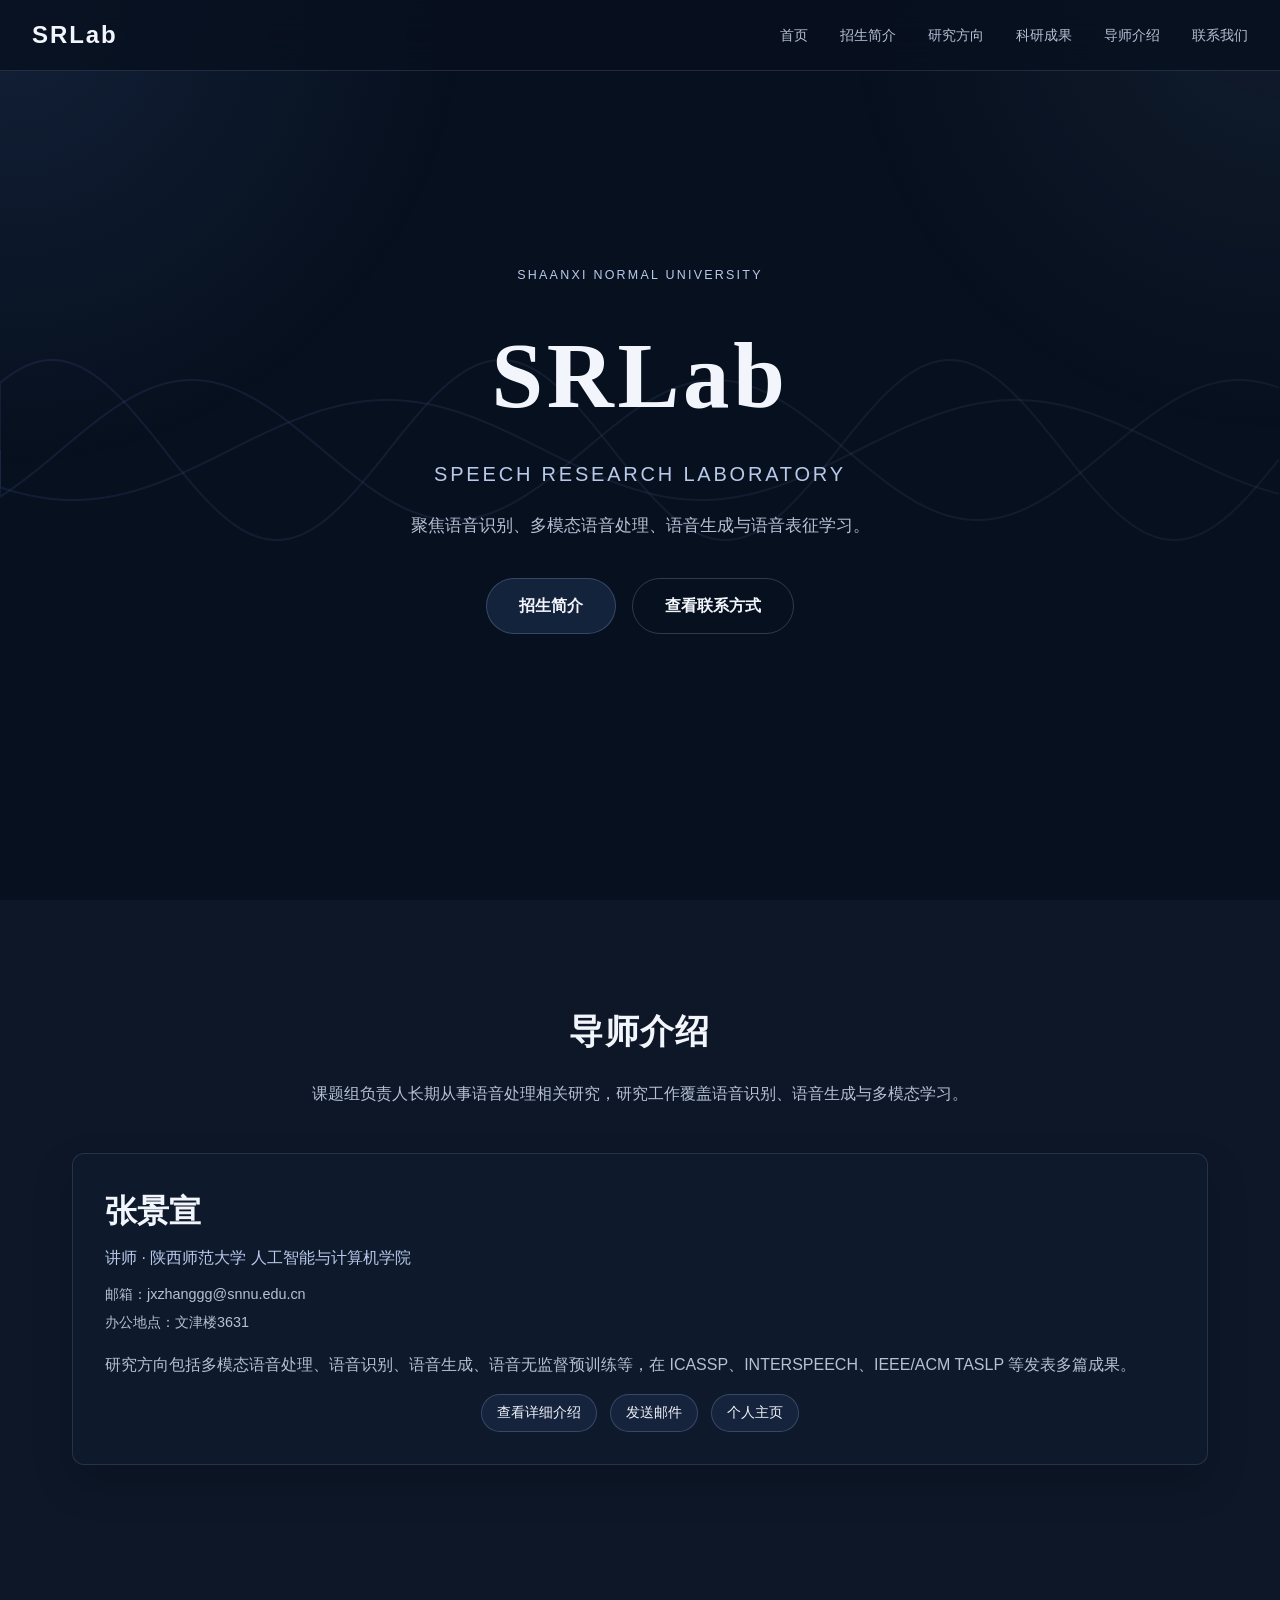
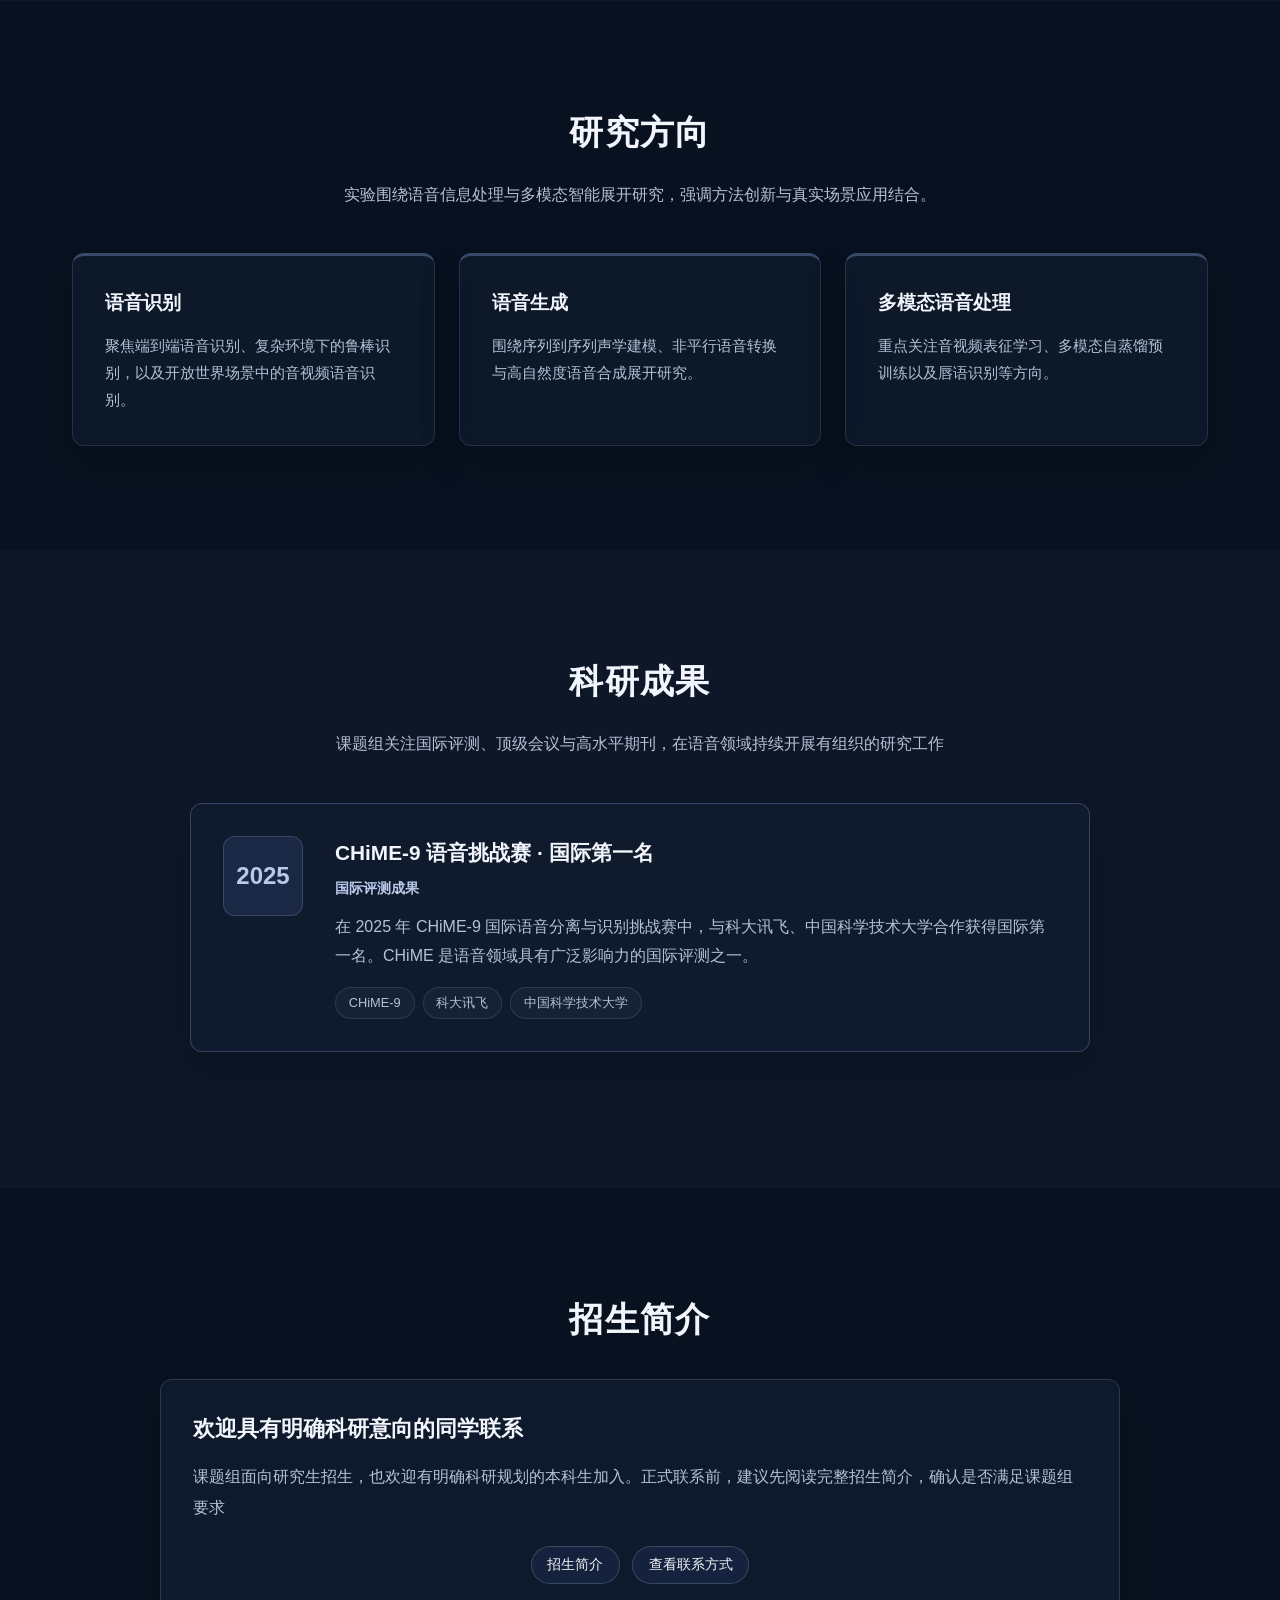
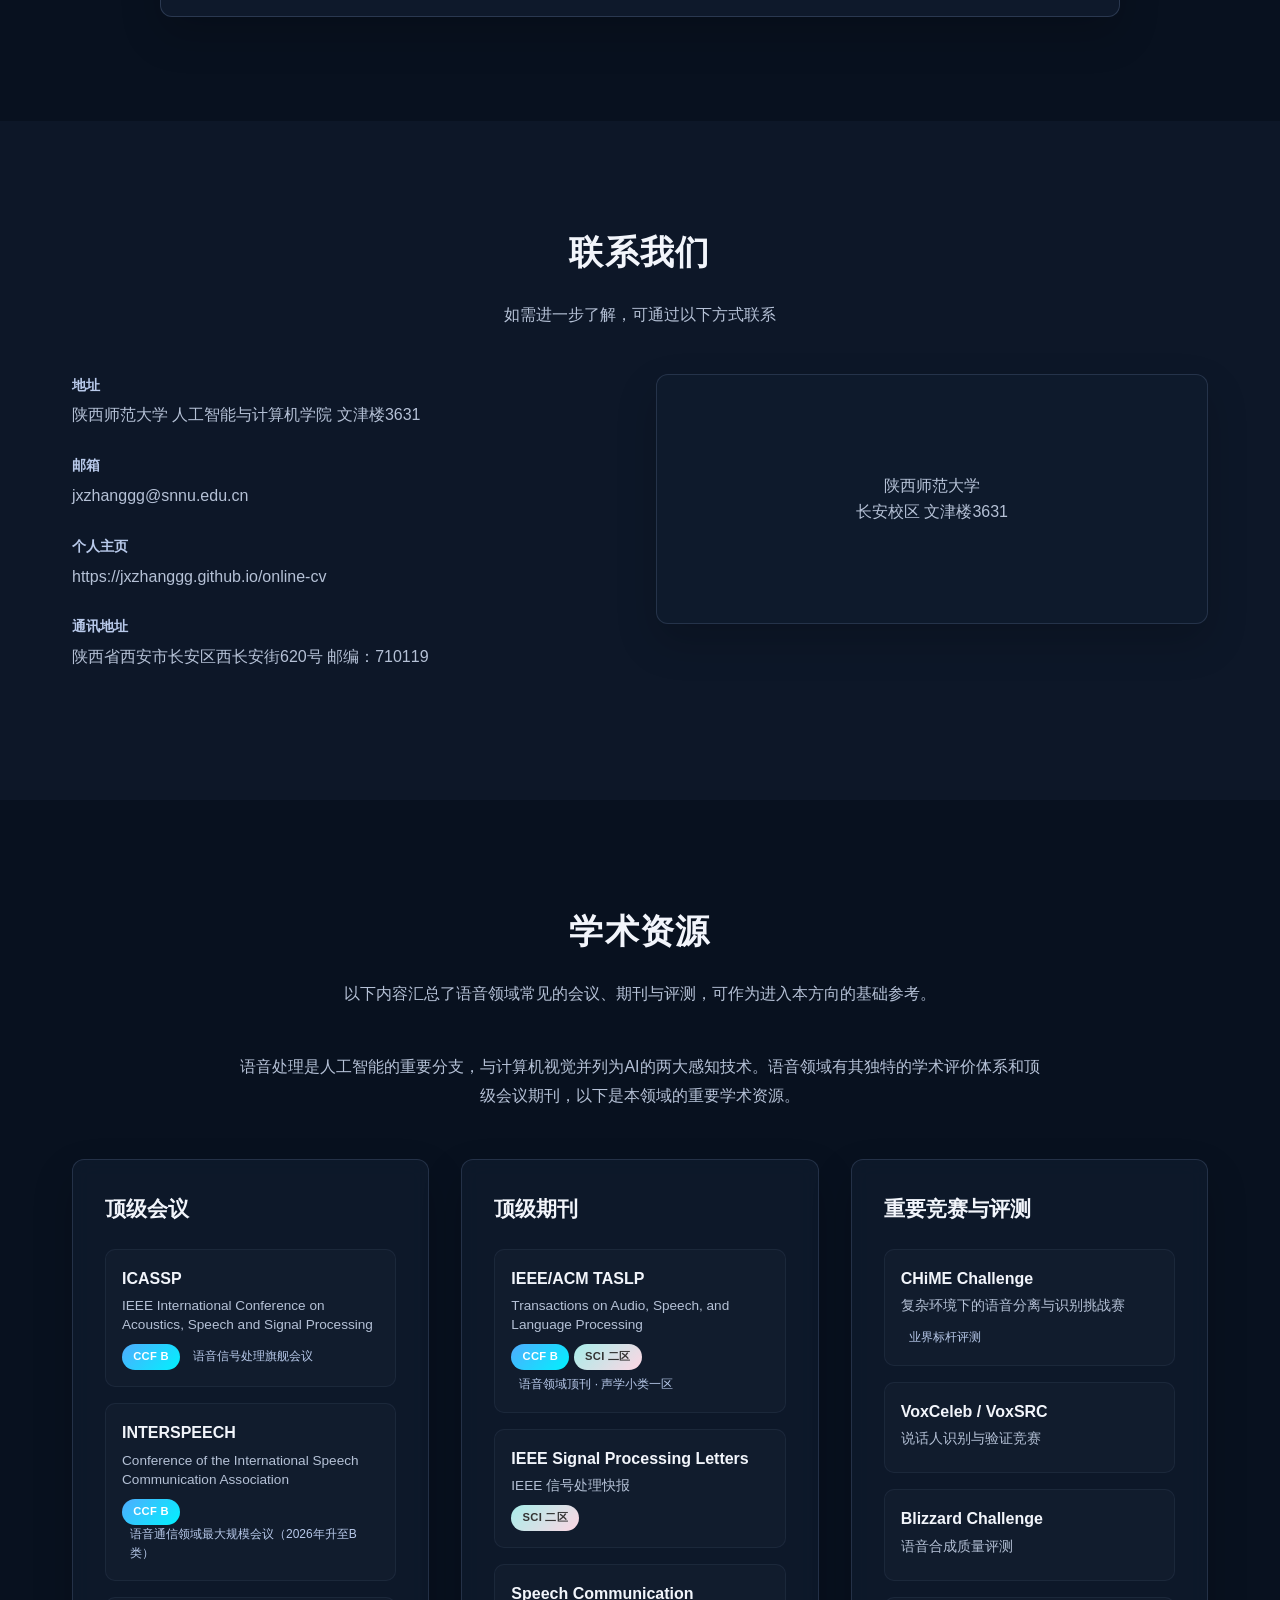
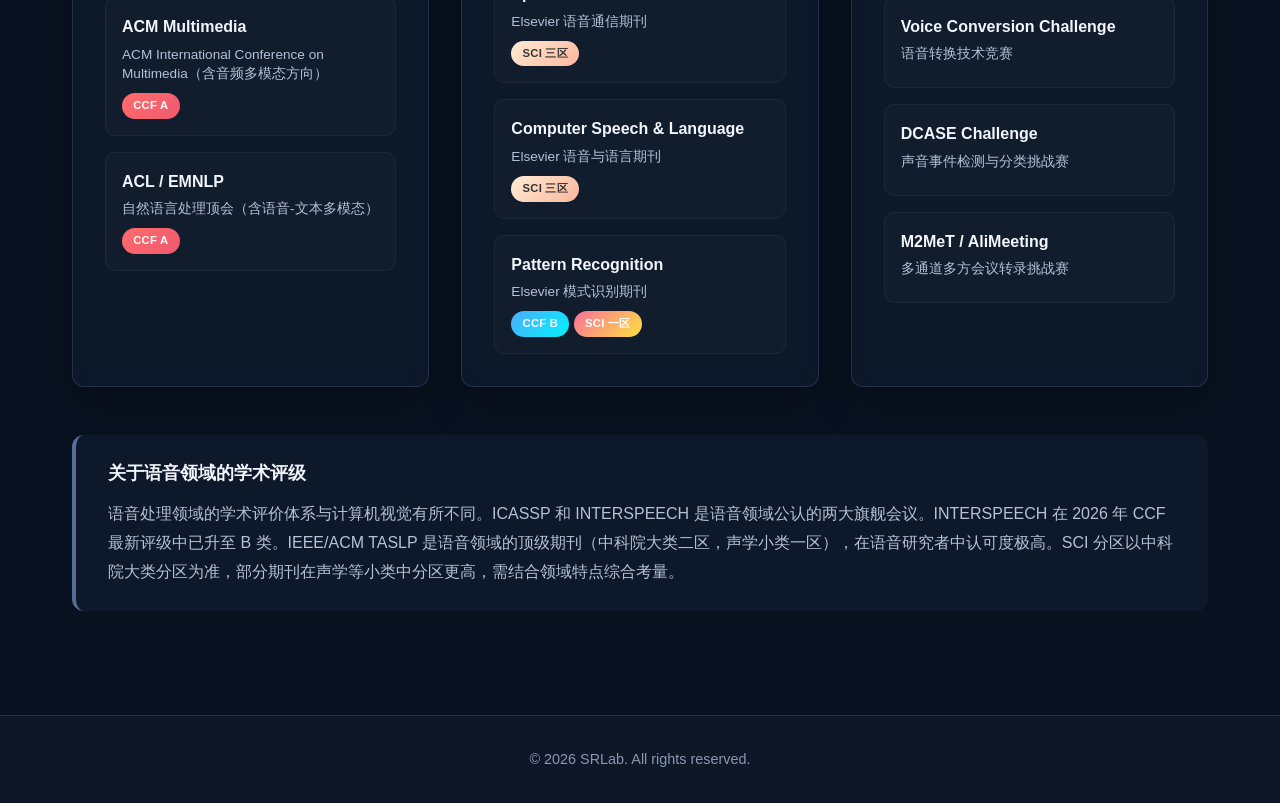
==== commit 7880821c: "some describe" ====
--- a/index.html
+++ b/index.html
@@ -39,7 +39,7 @@
     <section class="section section-alt" id="advisor-overview">
         <div class="container">
             <h2 class="section-title">导师介绍</h2>
-            <p class="section-intro">实验室负责人长期从事语音处理相关研究，研究工作覆盖语音识别、语音生成与多模态学习。</p>
+            <p class="section-intro">课题组负责人长期从事语音处理相关研究，研究工作覆盖语音识别、语音生成与多模态学习。</p>
             <div class="advisor-profile">
                 <div class="advisor-info">
                     <div class="advisor-detail">
@@ -64,7 +64,7 @@
     <section class="section" id="research">
         <div class="container">
             <h2 class="section-title">研究方向</h2>
-            <p class="section-intro">实验室围绕语音信息处理与多模态智能展开研究，强调方法创新与真实场景应用结合。</p>
+            <p class="section-intro">实验围绕语音信息处理与多模态智能展开研究，强调方法创新与真实场景应用结合。</p>
             <div class="research-grid">
                 <div class="card">
                     <h3>语音识别</h3>
@@ -85,7 +85,7 @@
     <section class="section section-alt" id="achievements">
         <div class="container">
             <h2 class="section-title">科研成果</h2>
-            <p class="section-intro">实验室关注国际评测、顶级会议与高水平期刊，在语音领域持续开展有组织的研究工作。</p>
+            <p class="section-intro">课题组关注国际评测、顶级会议与高水平期刊，在语音领域持续开展有组织的研究工作</p>
             <div class="achievement-list">
                 <div class="achievement-item highlight">
                     <div class="achievement-badge">2025</div>
@@ -108,10 +108,10 @@
         <div class="container">
             <h2 class="section-title">招生简介</h2>
             <div class="admission-highlight">
-                <h3>欢迎具有明确科研兴趣的同学联系实验室</h3>
-                <p>实验室面向研究生招生，也欢迎有明确科研规划的本科生提前联系。正式联系前，建议先阅读完整招生简介，确认个人兴趣、投入预期与实验室培养方式是否匹配。</p>
+                <h3>欢迎具有明确科研意向的同学联系</h3>
+                <p>课题组面向研究生招生，也欢迎有明确科研规划的本科生加入。正式联系前，建议先阅读完整招生简介，确认是否满足课题组要求</p>
                 <div class="member-links section-links">
-                    <a href="admissions.html">阅读招生简介</a>
+                    <a href="admissions.html">招生简介</a>
                     <a href="#contact">查看联系方式</a>
                 </div>
             </div>
@@ -121,7 +121,7 @@
     <section class="section section-alt" id="contact">
         <div class="container">
             <h2 class="section-title">联系我们</h2>
-            <p class="section-intro">如需进一步了解研究方向或招生安排，可通过以下方式联系实验室。</p>
+            <p class="section-intro">如需进一步了解，可通过以下方式联系</p>
             <div class="contact-grid">
                 <div class="contact-info">
                     <div class="contact-item">
